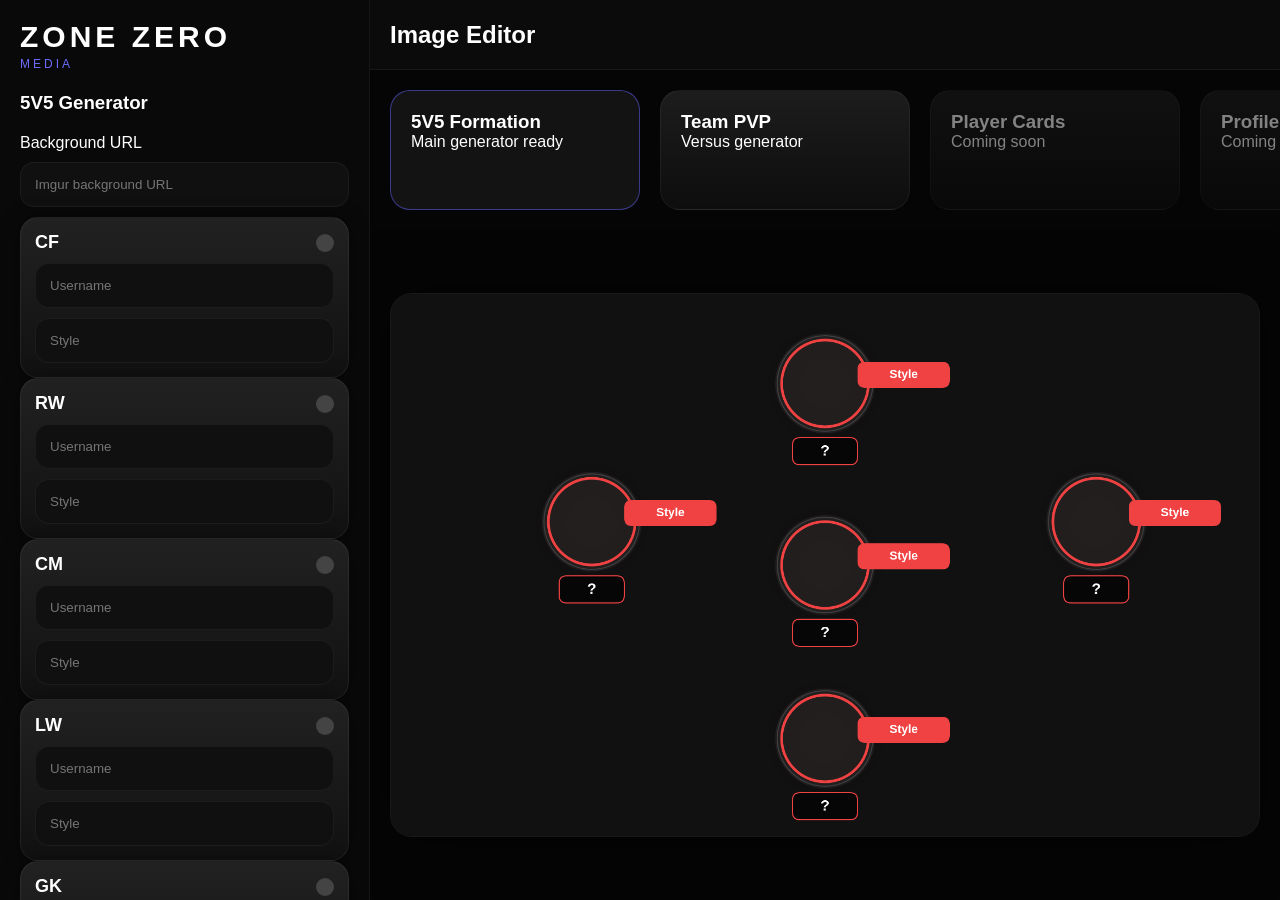
==== index.html @ 4cb7603e "Actualizar index.html" ====
<!DOCTYPE html>
<html lang="en">
<head>
<meta charset="UTF-8">
<meta name="viewport" content="width=device-width, initial-scale=1.0">
<title>Zone Zero Media</title>

<link rel="stylesheet" href="css/main.css">
<link rel="stylesheet" href="css/mobile.css">

<style>
.color-label{
font-size:12px;
opacity:.7;
margin-top:8px;
display:block;
}

input[type="color"]{
width:100%;
height:42px;
border:none;
border-radius:12px;
background:none;
padding:0;
cursor:pointer;
}
</style>

</head>
<body>

<div class="app">

<aside class="sidebar" id="sidebar">

<div class="logo">
<h1>ZONE ZERO</h1>
<span>MEDIA</span>
</div>

<button class="toggle-close" onclick="toggleSidebar()">✕</button>

<div class="section">

<h3>5V5 Generator</h3>

<label>Background URL</label>
<input id="stadium" placeholder="Imgur background URL">

<div id="players"></div>

</div>

<div class="actions">
<button onclick="saveLocal()">Save Local</button>
<button onclick="downloadTXT()">Save TXT</button>
<button onclick="loadTXT()">Load TXT</button>
<button onclick="downloadImage()">Save Photo</button>
<button onclick="reloadAvatars()">Reload Avatars</button>
</div>

</aside>

<main class="main">

<div class="topbar">
<button class="mobile-open" onclick="toggleSidebar()">☰</button>
<h2>Image Editor</h2>
</div>

<section class="cards">

<div class="card active">
<h3>5V5 Formation</h3>
<p>Main generator ready</p>
</div>

<a
href="pvp.html"
style="
text-decoration:none;
color:inherit;
display:block;
"
>

<div class="card">
<h3>Team PVP</h3>
<p>Versus generator</p>
</div>

</a>

<div class="card disabled">
<h3>Player Cards</h3>
<p>Coming soon</p>
</div>

<div class="card disabled">
<h3>Profile Creator</h3>
<p>Coming soon</p>
</div>

<div class="card disabled">
<h3>Overlay Maker</h3>
<p>Coming soon</p>
</div>

</section>

<section class="editor">
<canvas id="canvas" width="1600" height="1000"></canvas>
</section>

</main>

</div>

<input type="file" id="txtLoader" hidden accept=".txt,.json">

<script src="js/app.js"></script>

</body>
</html>
---- css/main.css ----
*{
margin:0;
padding:0;
box-sizing:border-box;
font-family:Arial,sans-serif;
}

body{
background:#050505;
color:white;
overflow:hidden;
}
/* AÑADE A main.css */

.color-label{
font-size:12px;
opacity:.7;
margin-top:6px;
display:block;
}

input[type="color"]{
width:100%;
height:42px;
border:none;
border-radius:10px;
background:none;
padding:0;
cursor:pointer;
}

.hidden{
display:none;
}

.pvp-panel{
margin-top:20px;
display:flex;
flex-direction:column;
gap:14px;
}

.pvp-title{
font-size:18px;
font-weight:700;
letter-spacing:2px;
opacity:.9;
}

.pvp-grid{
display:grid;
grid-template-columns:1fr 1fr;
gap:14px;
}

.pvp-side{
display:flex;
flex-direction:column;
gap:10px;
padding:14px;
border-radius:14px;
background:rgba(255,255,255,.04);
border:1px solid rgba(255,255,255,.08);
}

.pvp-side input[type="color"]{
height:48px;
padding:4px;
cursor:pointer;
background:none;
border:none;
}

.card{
cursor:pointer;
}

.card.active{
border:1px solid rgba(255,255,255,.25);
background:rgba(255,255,255,.06);
}

.app{
display:flex;
height:100vh;
}

.sidebar{
width:370px;
background:rgba(10,10,10,.95);
backdrop-filter:blur(18px);
border-right:1px solid rgba(255,255,255,.05);
padding:20px;
overflow-y:auto;
position:relative;
transition:.25s;
z-index:999;
}

.logo{
margin-bottom:20px;
}

.logo h1{
font-size:30px;
letter-spacing:4px;
font-weight:900;
}

.logo span{
font-size:12px;
letter-spacing:3px;
color:#6b6bff;
}

.toggle-close{
display:none;
position:absolute;
right:20px;
top:20px;
width:40px;
height:40px;
border:none;
border-radius:12px;
background:#181818;
color:white;
cursor:pointer;
}

.back-btn{
width:100%;
padding:14px;
border:none;
border-radius:14px;
background:#181818;
color:white;
cursor:pointer;
margin-bottom:20px;
font-weight:bold;
}

.section{
display:flex;
flex-direction:column;
gap:10px;
}

.section h3{
margin-bottom:10px;
}

.player-box{
background:linear-gradient(
180deg,
rgba(35,35,35,.95),
rgba(18,18,18,.95)
);

border:1px solid rgba(255,255,255,.06);

border-radius:18px;
padding:14px;
display:flex;
flex-direction:column;
gap:10px;
box-shadow:0 0 20px rgba(0,0,0,.4);
}

.player-header{
display:flex;
justify-content:space-between;
align-items:center;
}

.player-header h4{
font-size:18px;
}

input{
padding:14px;
border:none;
outline:none;
border-radius:14px;
background:#101010;
color:white;
border:1px solid rgba(255,255,255,.05);
transition:.2s;
}

input:focus{
border-color:#6060ff;
box-shadow:0 0 18px rgba(96,96,255,.2);
}

.avatar-status{
display:flex;
align-items:center;
justify-content:center;
}

.status{
width:18px;
height:18px;
border-radius:50%;
display:flex;
align-items:center;
justify-content:center;
font-size:11px;
font-weight:bold;
}

.loading{
border:2px solid rgba(255,255,255,.15);
border-top:2px solid #7272ff;
animation:spin 1s linear infinite;
}

.success{
background:#33d16a;
}

.error{
background:#ff5050;
}

.idle{
background:#444;
}

@keyframes spin{
100%{
transform:rotate(360deg);
}
}

.actions{
margin-top:20px;
display:grid;
grid-template-columns:1fr 1fr;
gap:10px;
}

.actions button{
padding:15px;
border:none;
border-radius:14px;
background:linear-gradient(180deg,#5f5fff,#3a3aff);
color:white;
font-weight:bold;
cursor:pointer;
}

.main{
flex:1;
display:flex;
flex-direction:column;
overflow:hidden;
}

.topbar{
height:70px;
display:flex;
align-items:center;
gap:15px;
padding:0 20px;
border-bottom:1px solid rgba(255,255,255,.05);
background:#0b0b0b;
}

.mobile-open{
display:none;
width:42px;
height:42px;
border:none;
border-radius:12px;
background:#181818;
color:white;
cursor:pointer;
}

.cards{
display:flex;
gap:20px;
padding:20px;
overflow-x:auto;
}

.card{
min-width:250px;
height:120px;
padding:20px;
border-radius:20px;
background:linear-gradient(
180deg,
rgba(30,30,30,.95),
rgba(14,14,14,.95)
);
border:1px solid rgba(255,255,255,.05);
}

.card.active{
border:1px solid rgba(98,98,255,.5);
}

.card.disabled{
opacity:.5;
}

.editor{
flex:1;
display:flex;
justify-content:center;
align-items:center;
padding:20px;
overflow:auto;
}

canvas{
width:min(100%,1200px);
aspect-ratio:16/10;
background:#0d0d0d;
border-radius:22px;
border:1px solid rgba(255,255,255,.05);
box-shadow:0 0 60px rgba(0,0,0,.55);
}
---- css/mobile.css ----
@media(max-width:900px){

.sidebar{
position:fixed;
left:-100%;
top:0;
height:100%;
}

.sidebar.open{
left:0;
box-shadow:0 0 40px rgba(0,0,0,.6);
}

.mobile-open{
display:block;
}

.toggle-close{
display:block;
}

}
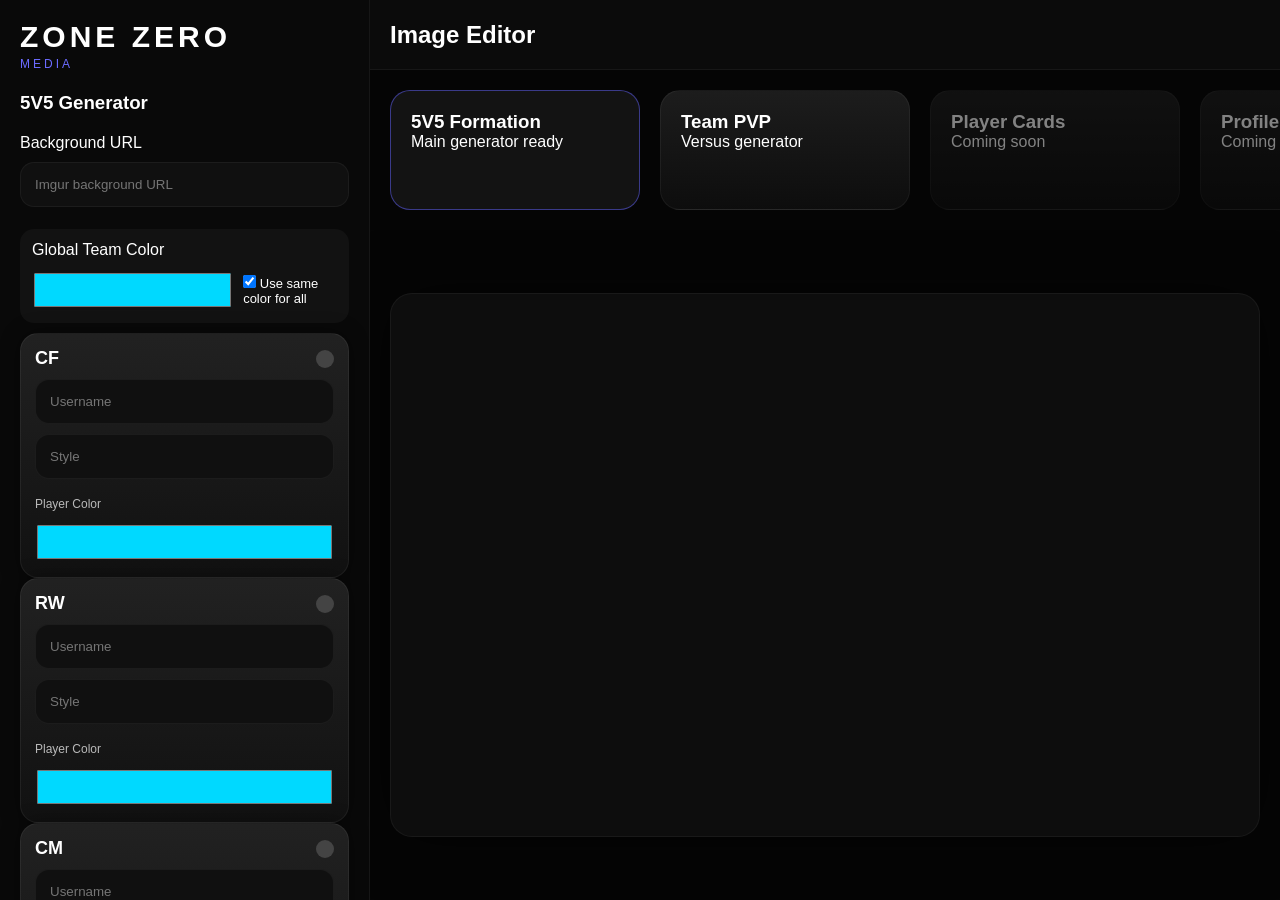
==== commit b44666be: "Actualizar index.html" ====
--- a/index.html
+++ b/index.html
@@ -14,6 +14,24 @@
 opacity:.7;
 margin-top:8px;
 display:block;
+}
+
+.global-color-box{
+margin-top:12px;
+padding:12px;
+border-radius:14px;
+background:rgba(255,255,255,.04);
+}
+
+.global-color-top{
+display:flex;
+align-items:center;
+gap:10px;
+margin-top:10px;
+}
+
+.global-color-top label{
+font-size:13px;
 }
 
 input[type="color"]{
@@ -47,6 +65,31 @@
 
 <label>Background URL</label>
 <input id="stadium" placeholder="Imgur background URL">
+
+<div class="global-color-box">
+
+<label>Global Team Color</label>
+
+<div class="global-color-top">
+
+<input
+type="color"
+id="globalColor"
+value="#00d9ff"
+>
+
+<label>
+<input
+type="checkbox"
+id="useGlobalColor"
+checked
+>
+Use same color for all
+</label>
+
+</div>
+
+</div>
 
 <div id="players"></div>
 
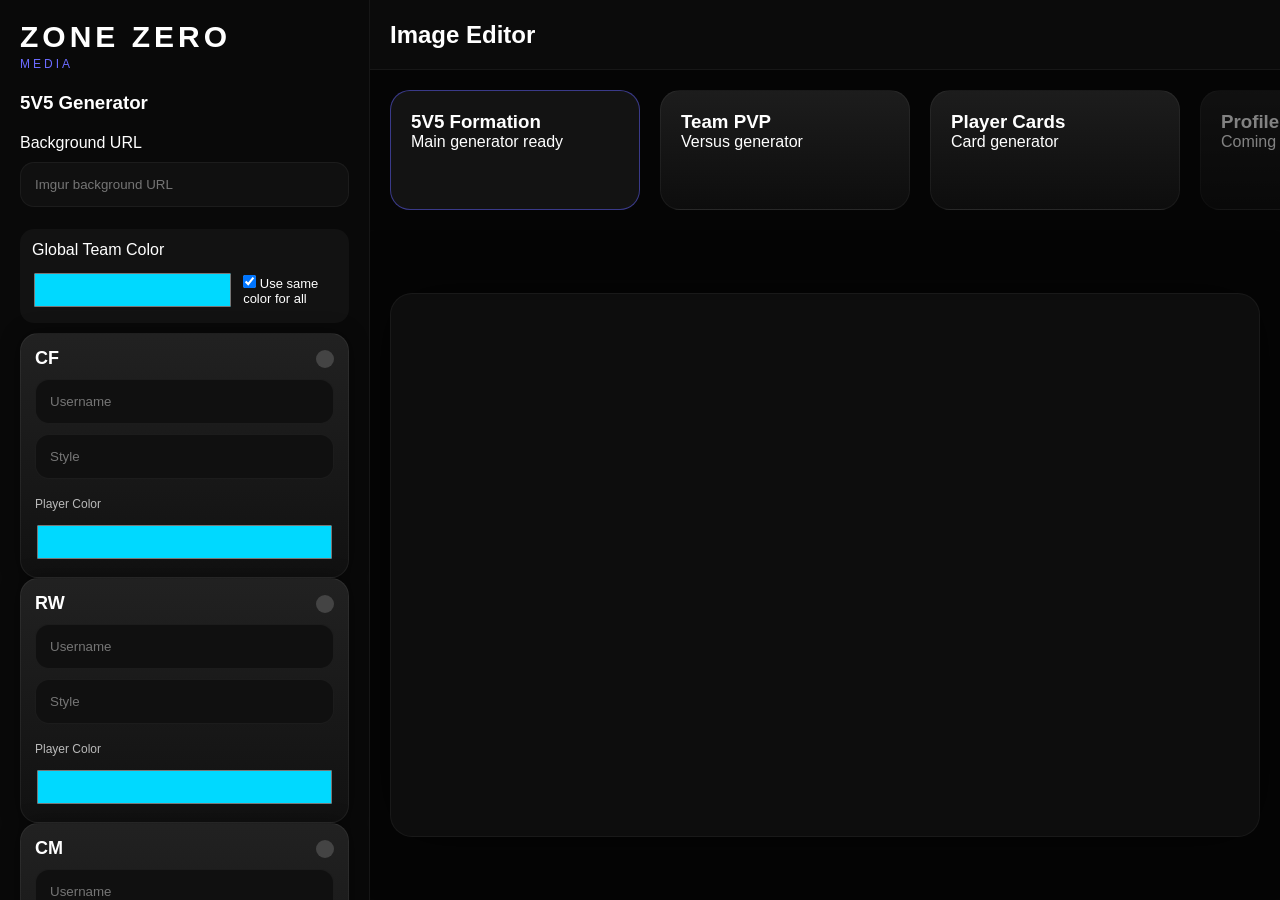
==== commit 0e900a10: "Actualizar index.html" ====
--- a/index.html
+++ b/index.html
@@ -9,6 +9,7 @@
 <link rel="stylesheet" href="css/mobile.css">
 
 <style>
+
 .color-label{
 font-size:12px;
 opacity:.7;
@@ -43,6 +44,7 @@
 padding:0;
 cursor:pointer;
 }
+
 </style>
 
 </head>
@@ -135,10 +137,21 @@
 
 </a>
 
-<div class="card disabled">
+<a
+href="card.html"
+style="
+text-decoration:none;
+color:inherit;
+display:block;
+"
+>
+
+<div class="card">
 <h3>Player Cards</h3>
-<p>Coming soon</p>
+<p>Card generator</p>
 </div>
+
+</a>
 
 <div class="card disabled">
 <h3>Profile Creator</h3>
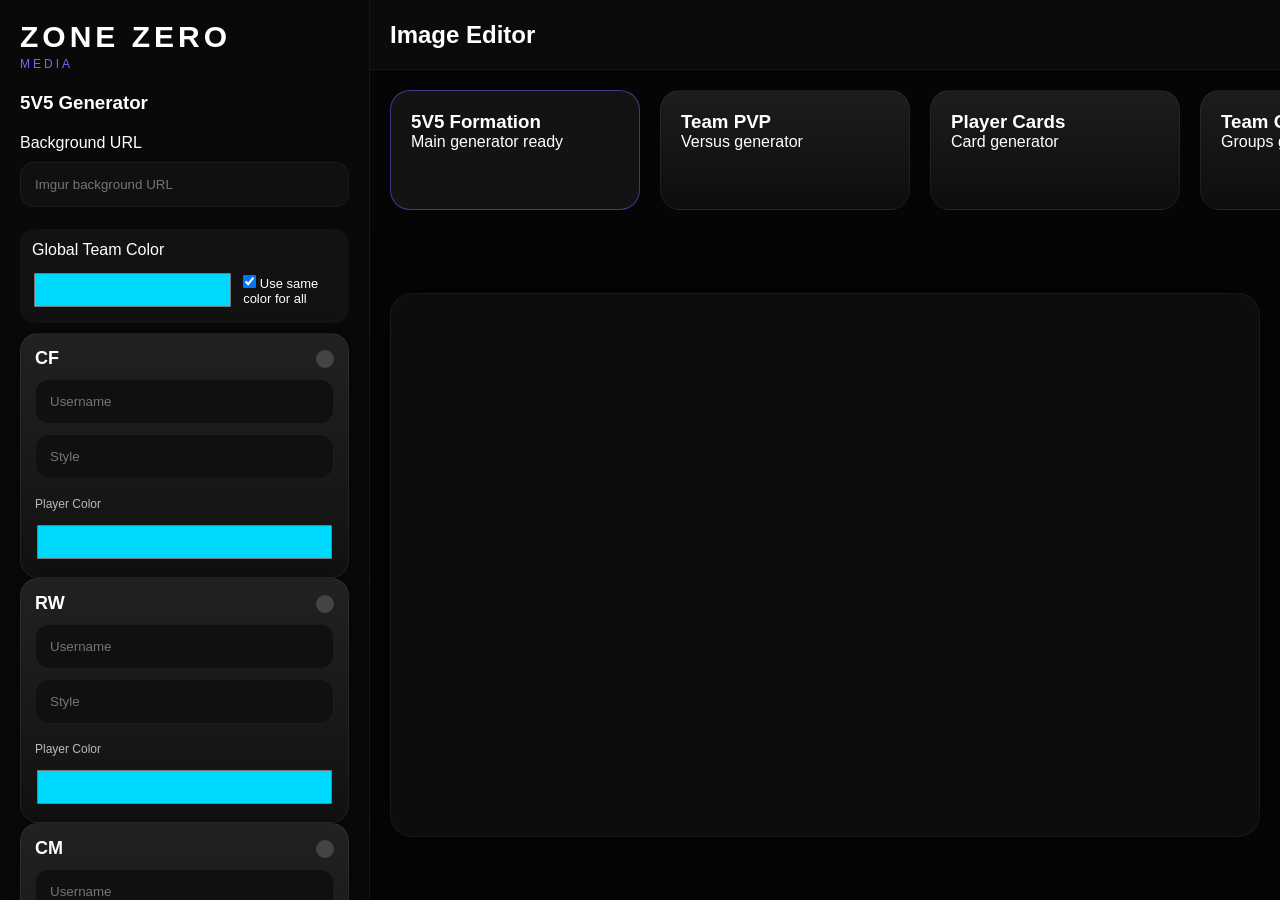
==== commit 61128fc1: "Actualizar index.html" ====
--- a/index.html
+++ b/index.html
@@ -153,6 +153,22 @@
 
 </a>
 
+<a
+href="groups.html"
+style="
+text-decoration:none;
+color:inherit;
+display:block;
+"
+>
+
+<div class="card">
+<h3>Team Groups</h3>
+<p>Groups generator</p>
+</div>
+
+</a>
+
 <div class="card disabled">
 <h3>Profile Creator</h3>
 <p>Coming soon</p>
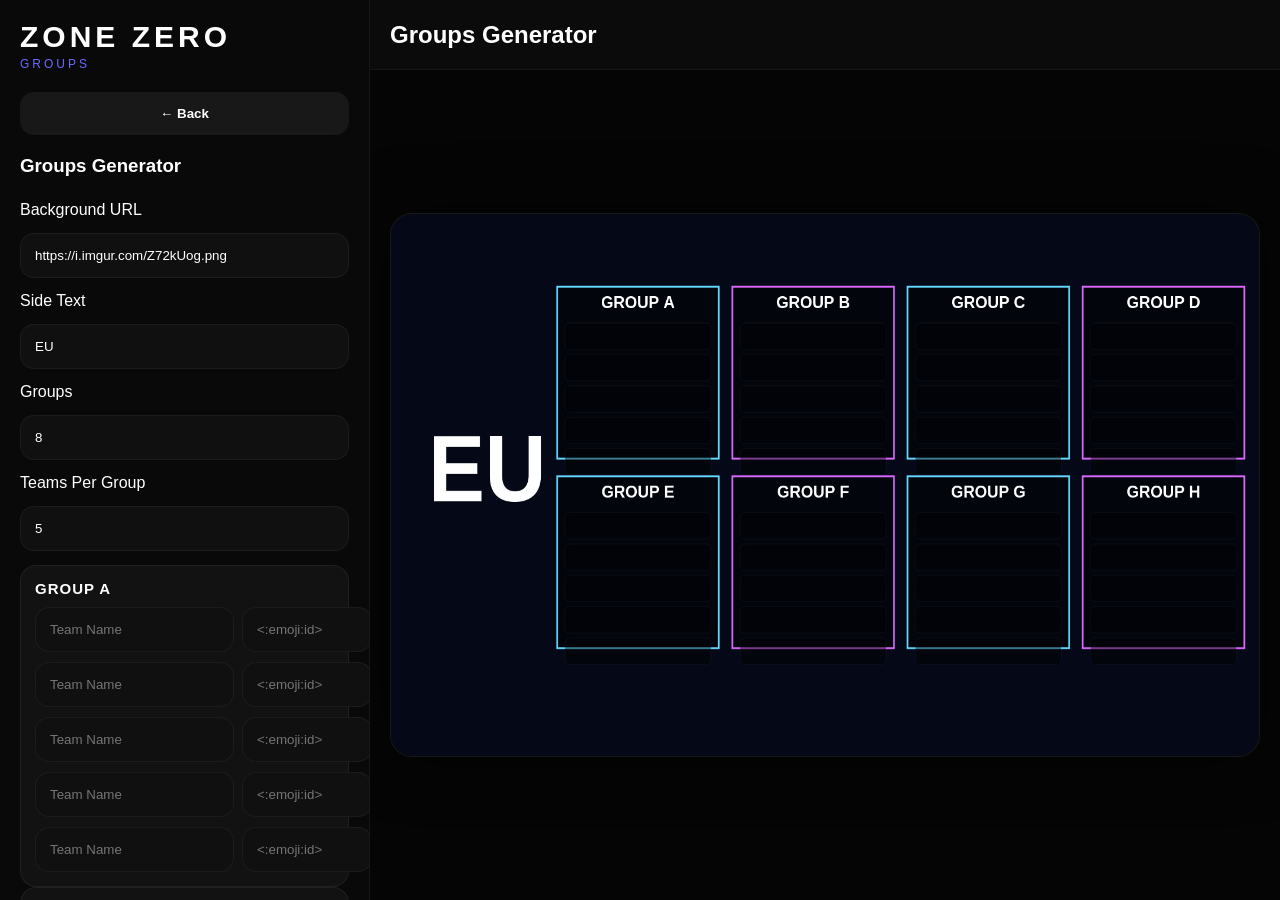
==== commit 5f193314: "Actualizar index.html" ====
--- a/index.html
+++ b/index.html
@@ -1,53 +1,95 @@
+<!-- groups.html -->
+
 <!DOCTYPE html>
 <html lang="en">
 <head>
+
 <meta charset="UTF-8">
-<meta name="viewport" content="width=device-width, initial-scale=1.0">
-<title>Zone Zero Media</title>
+
+<meta
+name="viewport"
+content="width=device-width, initial-scale=1.0"
+/>
+
+<title>Groups Generator</title>
 
 <link rel="stylesheet" href="css/main.css">
-<link rel="stylesheet" href="css/mobile.css">
 
 <style>
 
-.color-label{
-font-size:12px;
-opacity:.7;
-margin-top:8px;
-display:block;
-}
-
-.global-color-box{
-margin-top:12px;
-padding:12px;
+.groups-panel{
+display:flex;
+flex-direction:column;
+gap:14px;
+}
+
+.group-box{
+padding:14px;
+border-radius:16px;
+background:rgba(255,255,255,.04);
+border:1px solid rgba(255,255,255,.06);
+display:flex;
+flex-direction:column;
+gap:10px;
+}
+
+.group-title{
+font-size:15px;
+font-weight:bold;
+letter-spacing:1px;
+}
+
+.team-row{
+display:grid;
+grid-template-columns:1fr 130px;
+gap:8px;
+}
+
+.layout-panel{
+margin-top:10px;
+padding:14px;
+border-radius:16px;
+background:rgba(255,255,255,.04);
+border:1px solid rgba(255,255,255,.06);
+display:flex;
+flex-direction:column;
+gap:10px;
+}
+
+.layout-grid{
+display:grid;
+grid-template-columns:1fr 1fr;
+gap:10px;
+}
+
+.layout-grid button{
+padding:14px;
+border:none;
 border-radius:14px;
-background:rgba(255,255,255,.04);
-}
-
-.global-color-top{
-display:flex;
-align-items:center;
-gap:10px;
-margin-top:10px;
-}
-
-.global-color-top label{
-font-size:13px;
-}
-
-input[type="color"]{
+background:linear-gradient(
+180deg,
+#5f5fff,
+#3a3aff
+);
+color:white;
+font-weight:bold;
+cursor:pointer;
+}
+
+.layout-inputs{
+display:grid;
+grid-template-columns:1fr 1fr;
+gap:10px;
+}
+
+.layout-inputs input{
 width:100%;
-height:42px;
-border:none;
-border-radius:12px;
-background:none;
-padding:0;
-cursor:pointer;
 }
 
 </style>
 
 </head>
+
 <body>
 
 <div class="app">
@@ -56,142 +98,199 @@
 
 <div class="logo">
 <h1>ZONE ZERO</h1>
-<span>MEDIA</span>
-</div>
-
-<button class="toggle-close" onclick="toggleSidebar()">✕</button>
-
-<div class="section">
-
-<h3>5V5 Generator</h3>
+<span>GROUPS</span>
+</div>
+
+<button
+class="toggle-close"
+onclick="toggleSidebar()"
+>
+✕
+</button>
+
+<button
+class="back-btn"
+onclick="location.href='index.html'"
+>
+← Back
+</button>
+
+<div class="section groups-panel">
+
+<h3>Groups Generator</h3>
 
 <label>Background URL</label>
-<input id="stadium" placeholder="Imgur background URL">
-
-<div class="global-color-box">
-
-<label>Global Team Color</label>
-
-<div class="global-color-top">
-
-<input
-type="color"
-id="globalColor"
-value="#00d9ff"
+
+<input
+id="bg"
+placeholder="Imgur URL"
+value="https://i.imgur.com/Z72kUog.png"
+/>
+
+<label>Side Text</label>
+
+<input
+id="sideText"
+value="EU"
+/>
+
+<label>Groups</label>
+
+<input
+id="groupCount"
+type="number"
+min="1"
+max="20"
+value="8"
+/>
+
+<label>Teams Per Group</label>
+
+<input
+id="teamsPerGroup"
+type="number"
+min="1"
+max="20"
+value="5"
+/>
+
+<div id="groupsContainer"></div>
+
+<div class="layout-panel">
+
+<div class="group-title">
+Layout Controls
+</div>
+
+<div class="layout-grid">
+
+<button onclick="toggleLayout()">
+Toggle Layout
+</button>
+
+<button onclick="resetLayout()">
+Reset Layout
+</button>
+
+<button onclick="addGroup()">
+Add Group
+</button>
+
+<button onclick="removeGroup()">
+Remove Group
+</button>
+
+</div>
+
+<div class="layout-inputs">
+
+<input
+id="boxWidth"
+type="number"
+placeholder="Box Width"
+value="286"
+/>
+
+<input
+id="boxHeight"
+type="number"
+placeholder="Box Height"
+value="274"
+/>
+
+<input
+id="teamHeight"
+type="number"
+placeholder="Team Height"
+value="42"
+/>
+
+<input
+id="gapX"
+type="number"
+placeholder="Gap X"
+value="24"
+/>
+
+<input
+id="gapY"
+type="number"
+placeholder="Gap Y"
+value="28"
+/>
+
+<input
+id="groupsPerRow"
+type="number"
+placeholder="Groups Per Row"
+value="4"
+/>
+
+</div>
+
+</div>
+
+</div>
+
+<div class="actions">
+
+<button onclick="saveLocal()">
+Save Local
+</button>
+
+<button onclick="downloadTXT()">
+Save TXT
+</button>
+
+<button onclick="loadTXT()">
+Load TXT
+</button>
+
+<button onclick="downloadImage()">
+Save Photo
+</button>
+
+</div>
+
+</aside>
+
+<main class="main">
+
+<div class="topbar">
+
+<button
+class="mobile-open"
+onclick="toggleSidebar()"
 >
-
-<label>
-<input
-type="checkbox"
-id="useGlobalColor"
-checked
->
-Use same color for all
-</label>
-
-</div>
-
-</div>
-
-<div id="players"></div>
-
-</div>
-
-<div class="actions">
-<button onclick="saveLocal()">Save Local</button>
-<button onclick="downloadTXT()">Save TXT</button>
-<button onclick="loadTXT()">Load TXT</button>
-<button onclick="downloadImage()">Save Photo</button>
-<button onclick="reloadAvatars()">Reload Avatars</button>
-</div>
-
-</aside>
-
-<main class="main">
-
-<div class="topbar">
-<button class="mobile-open" onclick="toggleSidebar()">☰</button>
-<h2>Image Editor</h2>
-</div>
-
-<section class="cards">
-
-<div class="card active">
-<h3>5V5 Formation</h3>
-<p>Main generator ready</p>
-</div>
-
-<a
-href="pvp.html"
-style="
-text-decoration:none;
-color:inherit;
-display:block;
-"
->
-
-<div class="card">
-<h3>Team PVP</h3>
-<p>Versus generator</p>
-</div>
-
-</a>
-
-<a
-href="card.html"
-style="
-text-decoration:none;
-color:inherit;
-display:block;
-"
->
-
-<div class="card">
-<h3>Player Cards</h3>
-<p>Card generator</p>
-</div>
-
-</a>
-
-<a
-href="groups.html"
-style="
-text-decoration:none;
-color:inherit;
-display:block;
-"
->
-
-<div class="card">
-<h3>Team Groups</h3>
-<p>Groups generator</p>
-</div>
-
-</a>
-
-<div class="card disabled">
-<h3>Profile Creator</h3>
-<p>Coming soon</p>
-</div>
-
-<div class="card disabled">
-<h3>Overlay Maker</h3>
-<p>Coming soon</p>
-</div>
+☰
+</button>
+
+<h2>Groups Generator</h2>
+
+</div>
+
+<section class="editor">
+
+<canvas
+id="canvas"
+width="1536"
+height="864"
+></canvas>
 
 </section>
 
-<section class="editor">
-<canvas id="canvas" width="1600" height="1000"></canvas>
-</section>
-
 </main>
 
 </div>
 
-<input type="file" id="txtLoader" hidden accept=".txt,.json">
-
-<script src="js/app.js"></script>
+<input
+type="file"
+id="txtLoader"
+hidden
+accept=".txt,.json"
+/>
+
+<script src="js/groups.js"></script>
 
 </body>
 </html>
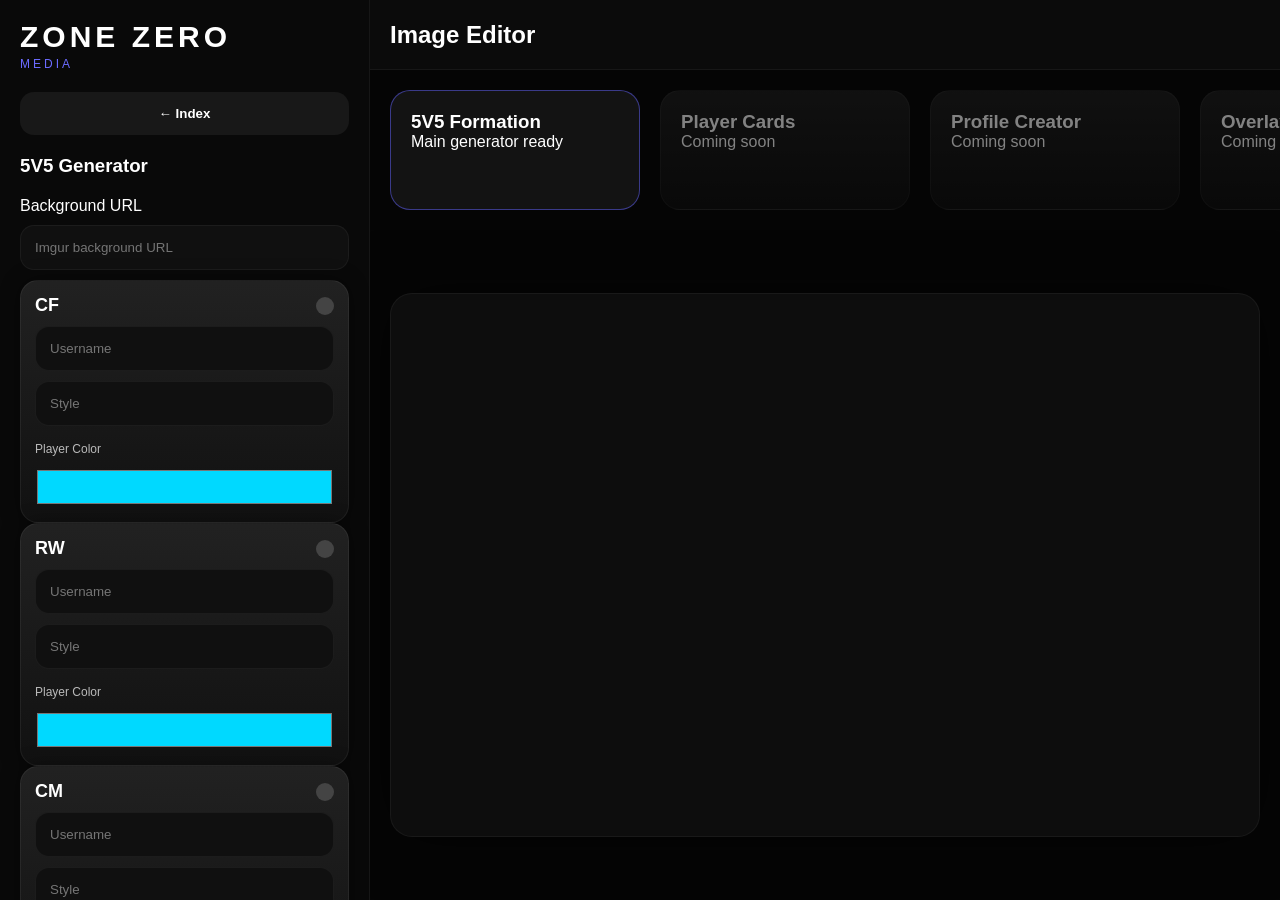
==== commit 030e9b65: "Update HTML structure and titles in index.html" ====
--- a/index.html
+++ b/index.html
@@ -1,296 +1,63 @@
-<!-- groups.html -->
-
 <!DOCTYPE html>
 <html lang="en">
 <head>
-
 <meta charset="UTF-8">
-
-<meta
-name="viewport"
-content="width=device-width, initial-scale=1.0"
-/>
-
-<title>Groups Generator</title>
-
+<meta name="viewport" content="width=device-width, initial-scale=1.0">
+<title>Zone Zero Media</title>
 <link rel="stylesheet" href="css/main.css">
-
-<style>
-
-.groups-panel{
-display:flex;
-flex-direction:column;
-gap:14px;
-}
-
-.group-box{
-padding:14px;
-border-radius:16px;
-background:rgba(255,255,255,.04);
-border:1px solid rgba(255,255,255,.06);
-display:flex;
-flex-direction:column;
-gap:10px;
-}
-
-.group-title{
-font-size:15px;
-font-weight:bold;
-letter-spacing:1px;
-}
-
-.team-row{
-display:grid;
-grid-template-columns:1fr 130px;
-gap:8px;
-}
-
-.layout-panel{
-margin-top:10px;
-padding:14px;
-border-radius:16px;
-background:rgba(255,255,255,.04);
-border:1px solid rgba(255,255,255,.06);
-display:flex;
-flex-direction:column;
-gap:10px;
-}
-
-.layout-grid{
-display:grid;
-grid-template-columns:1fr 1fr;
-gap:10px;
-}
-
-.layout-grid button{
-padding:14px;
-border:none;
-border-radius:14px;
-background:linear-gradient(
-180deg,
-#5f5fff,
-#3a3aff
-);
-color:white;
-font-weight:bold;
-cursor:pointer;
-}
-
-.layout-inputs{
-display:grid;
-grid-template-columns:1fr 1fr;
-gap:10px;
-}
-
-.layout-inputs input{
-width:100%;
-}
-
-</style>
-
+<link rel="stylesheet" href="css/mobile.css">
 </head>
-
 <body>
-
 <div class="app">
-
 <aside class="sidebar" id="sidebar">
-
 <div class="logo">
 <h1>ZONE ZERO</h1>
-<span>GROUPS</span>
+<span>MEDIA</span>
 </div>
-
-<button
-class="toggle-close"
-onclick="toggleSidebar()"
->
-✕
-</button>
-
-<button
-class="back-btn"
-onclick="location.href='index.html'"
->
-← Back
-</button>
-
-<div class="section groups-panel">
-
-<h3>Groups Generator</h3>
-
+<button class="toggle-close" onclick="toggleSidebar()">✕</button>
+<button class="back-btn">← Index</button>
+<div class="section">
+<h3>5V5 Generator</h3>
 <label>Background URL</label>
-
-<input
-id="bg"
-placeholder="Imgur URL"
-value="https://i.imgur.com/Z72kUog.png"
-/>
-
-<label>Side Text</label>
-
-<input
-id="sideText"
-value="EU"
-/>
-
-<label>Groups</label>
-
-<input
-id="groupCount"
-type="number"
-min="1"
-max="20"
-value="8"
-/>
-
-<label>Teams Per Group</label>
-
-<input
-id="teamsPerGroup"
-type="number"
-min="1"
-max="20"
-value="5"
-/>
-
-<div id="groupsContainer"></div>
-
-<div class="layout-panel">
-
-<div class="group-title">
-Layout Controls
+<input id="stadium" placeholder="Imgur background URL">
+<div id="players"></div>
 </div>
-
-<div class="layout-grid">
-
-<button onclick="toggleLayout()">
-Toggle Layout
-</button>
-
-<button onclick="resetLayout()">
-Reset Layout
-</button>
-
-<button onclick="addGroup()">
-Add Group
-</button>
-
-<button onclick="removeGroup()">
-Remove Group
-</button>
-
+<div class="actions">
+<button onclick="saveLocal()">Save Local</button>
+<button onclick="downloadTXT()">Save TXT</button>
+<button onclick="loadTXT()">Load TXT</button>
+<button onclick="downloadImage()">Save Photo</button>
 </div>
-
-<div class="layout-inputs">
-
-<input
-id="boxWidth"
-type="number"
-placeholder="Box Width"
-value="286"
-/>
-
-<input
-id="boxHeight"
-type="number"
-placeholder="Box Height"
-value="274"
-/>
-
-<input
-id="teamHeight"
-type="number"
-placeholder="Team Height"
-value="42"
-/>
-
-<input
-id="gapX"
-type="number"
-placeholder="Gap X"
-value="24"
-/>
-
-<input
-id="gapY"
-type="number"
-placeholder="Gap Y"
-value="28"
-/>
-
-<input
-id="groupsPerRow"
-type="number"
-placeholder="Groups Per Row"
-value="4"
-/>
-
+</aside>
+<main class="main">
+<div class="topbar">
+<button class="mobile-open" onclick="toggleSidebar()">☰</button>
+<h2>Image Editor</h2>
 </div>
-
+<section class="cards">
+<div class="card active">
+<h3>5V5 Formation</h3>
+<p>Main generator ready</p>
 </div>
-
+<div class="card disabled">
+<h3>Player Cards</h3>
+<p>Coming soon</p>
 </div>
-
-<div class="actions">
-
-<button onclick="saveLocal()">
-Save Local
-</button>
-
-<button onclick="downloadTXT()">
-Save TXT
-</button>
-
-<button onclick="loadTXT()">
-Load TXT
-</button>
-
-<button onclick="downloadImage()">
-Save Photo
-</button>
-
+<div class="card disabled">
+<h3>Profile Creator</h3>
+<p>Coming soon</p>
 </div>
-
-</aside>
-
-<main class="main">
-
-<div class="topbar">
-
-<button
-class="mobile-open"
-onclick="toggleSidebar()"
->
-☰
-</button>
-
-<h2>Groups Generator</h2>
-
+<div class="card disabled">
+<h3>Overlay Maker</h3>
+<p>Coming soon</p>
 </div>
-
+</section>
 <section class="editor">
-
-<canvas
-id="canvas"
-width="1536"
-height="864"
-></canvas>
-
+<canvas id="canvas" width="1600" height="1000"></canvas>
 </section>
-
 </main>
-
 </div>
-
-<input
-type="file"
-id="txtLoader"
-hidden
-accept=".txt,.json"
-/>
-
-<script src="js/groups.js"></script>
-
+<input type="file" id="txtLoader" hidden accept=".txt,.json">
+<script src="js/app.js"></script>
 </body>
-</html>+</html>
--- a/css/mobile.css
+++ b/css/mobile.css
@@ -0,0 +1,23 @@
+@media(max-width:900px){
+
+.sidebar{
+position:fixed;
+left:-100%;
+top:0;
+height:100%;
+}
+
+.sidebar.open{
+left:0;
+box-shadow:0 0 40px rgba(0,0,0,.6);
+}
+
+.mobile-open{
+display:block;
+}
+
+.toggle-close{
+display:block;
+}
+
+}
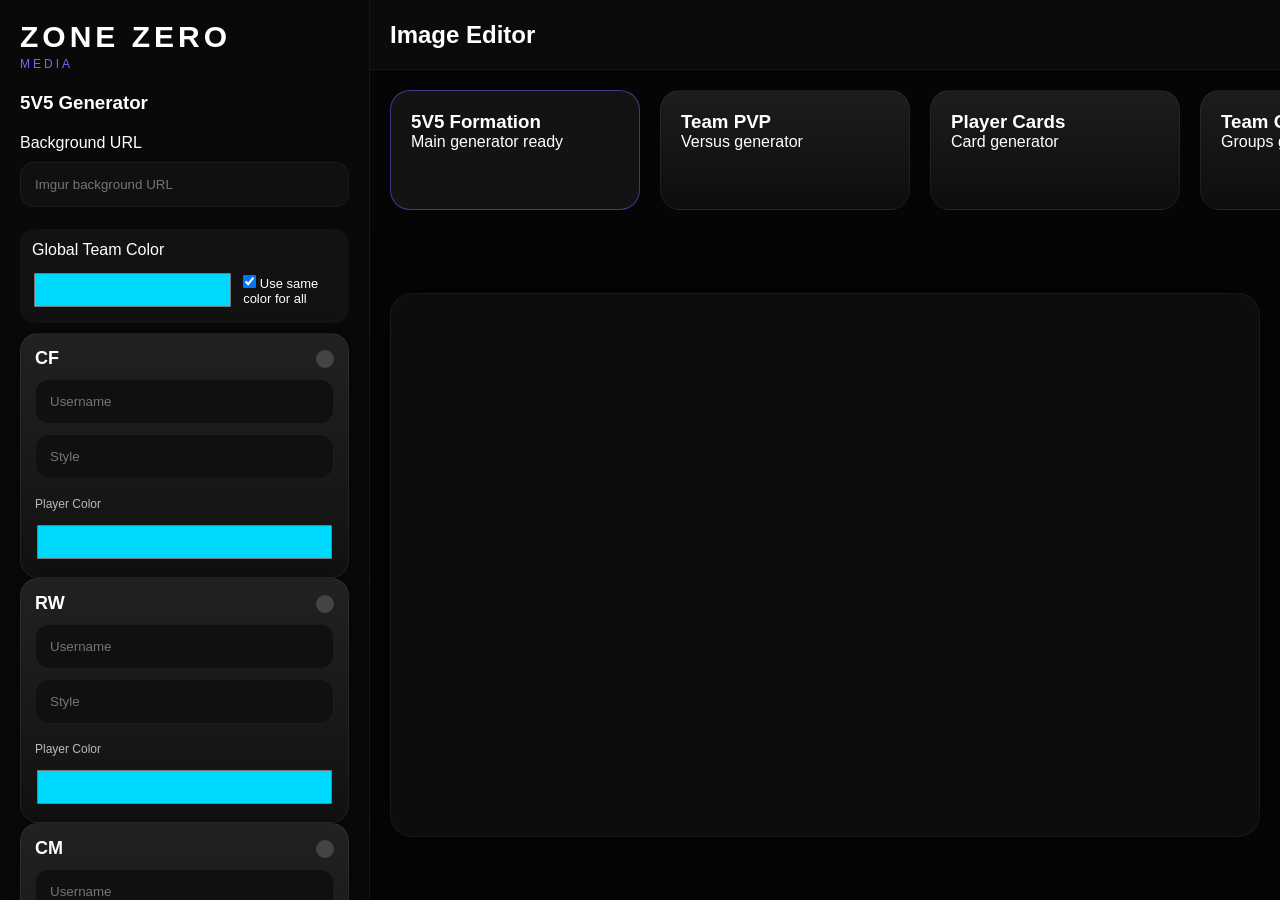
==== commit 97748355: "Update index.html" ====
--- a/index.html
+++ b/index.html
@@ -4,60 +4,194 @@
 <meta charset="UTF-8">
 <meta name="viewport" content="width=device-width, initial-scale=1.0">
 <title>Zone Zero Media</title>
+
 <link rel="stylesheet" href="css/main.css">
 <link rel="stylesheet" href="css/mobile.css">
+
+<style>
+
+.color-label{
+font-size:12px;
+opacity:.7;
+margin-top:8px;
+display:block;
+}
+
+.global-color-box{
+margin-top:12px;
+padding:12px;
+border-radius:14px;
+background:rgba(255,255,255,.04);
+}
+
+.global-color-top{
+display:flex;
+align-items:center;
+gap:10px;
+margin-top:10px;
+}
+
+.global-color-top label{
+font-size:13px;
+}
+
+input[type="color"]{
+width:100%;
+height:42px;
+border:none;
+border-radius:12px;
+background:none;
+padding:0;
+cursor:pointer;
+}
+
+</style>
+
 </head>
 <body>
+
 <div class="app">
+
 <aside class="sidebar" id="sidebar">
+
 <div class="logo">
 <h1>ZONE ZERO</h1>
 <span>MEDIA</span>
 </div>
+
 <button class="toggle-close" onclick="toggleSidebar()">✕</button>
-<button class="back-btn">← Index</button>
+
 <div class="section">
+
 <h3>5V5 Generator</h3>
+
 <label>Background URL</label>
 <input id="stadium" placeholder="Imgur background URL">
+
+<div class="global-color-box">
+
+<label>Global Team Color</label>
+
+<div class="global-color-top">
+
+<input
+type="color"
+id="globalColor"
+value="#00d9ff"
+>
+
+<label>
+<input
+type="checkbox"
+id="useGlobalColor"
+checked
+>
+Use same color for all
+</label>
+
+</div>
+
+</div>
+
 <div id="players"></div>
+
 </div>
+
 <div class="actions">
 <button onclick="saveLocal()">Save Local</button>
 <button onclick="downloadTXT()">Save TXT</button>
 <button onclick="loadTXT()">Load TXT</button>
 <button onclick="downloadImage()">Save Photo</button>
+<button onclick="reloadAvatars()">Reload Avatars</button>
 </div>
+
 </aside>
+
 <main class="main">
+
 <div class="topbar">
 <button class="mobile-open" onclick="toggleSidebar()">☰</button>
 <h2>Image Editor</h2>
 </div>
+
 <section class="cards">
+
 <div class="card active">
 <h3>5V5 Formation</h3>
 <p>Main generator ready</p>
 </div>
-<div class="card disabled">
+
+<a
+href="pvp.html"
+style="
+text-decoration:none;
+color:inherit;
+display:block;
+"
+>
+
+<div class="card">
+<h3>Team PVP</h3>
+<p>Versus generator</p>
+</div>
+
+</a>
+
+<a
+href="card.html"
+style="
+text-decoration:none;
+color:inherit;
+display:block;
+"
+>
+
+<div class="card">
 <h3>Player Cards</h3>
-<p>Coming soon</p>
+<p>Card generator</p>
 </div>
+
+</a>
+
+<a
+href="groups.html"
+style="
+text-decoration:none;
+color:inherit;
+display:block;
+"
+>
+
+<div class="card">
+<h3>Team Groups</h3>
+<p>Groups generator</p>
+</div>
+
+</a>
+
 <div class="card disabled">
 <h3>Profile Creator</h3>
 <p>Coming soon</p>
 </div>
+
 <div class="card disabled">
 <h3>Overlay Maker</h3>
 <p>Coming soon</p>
 </div>
+
 </section>
+
 <section class="editor">
 <canvas id="canvas" width="1600" height="1000"></canvas>
 </section>
+
 </main>
+
 </div>
+
 <input type="file" id="txtLoader" hidden accept=".txt,.json">
+
 <script src="js/app.js"></script>
+
 </body>
 </html>
